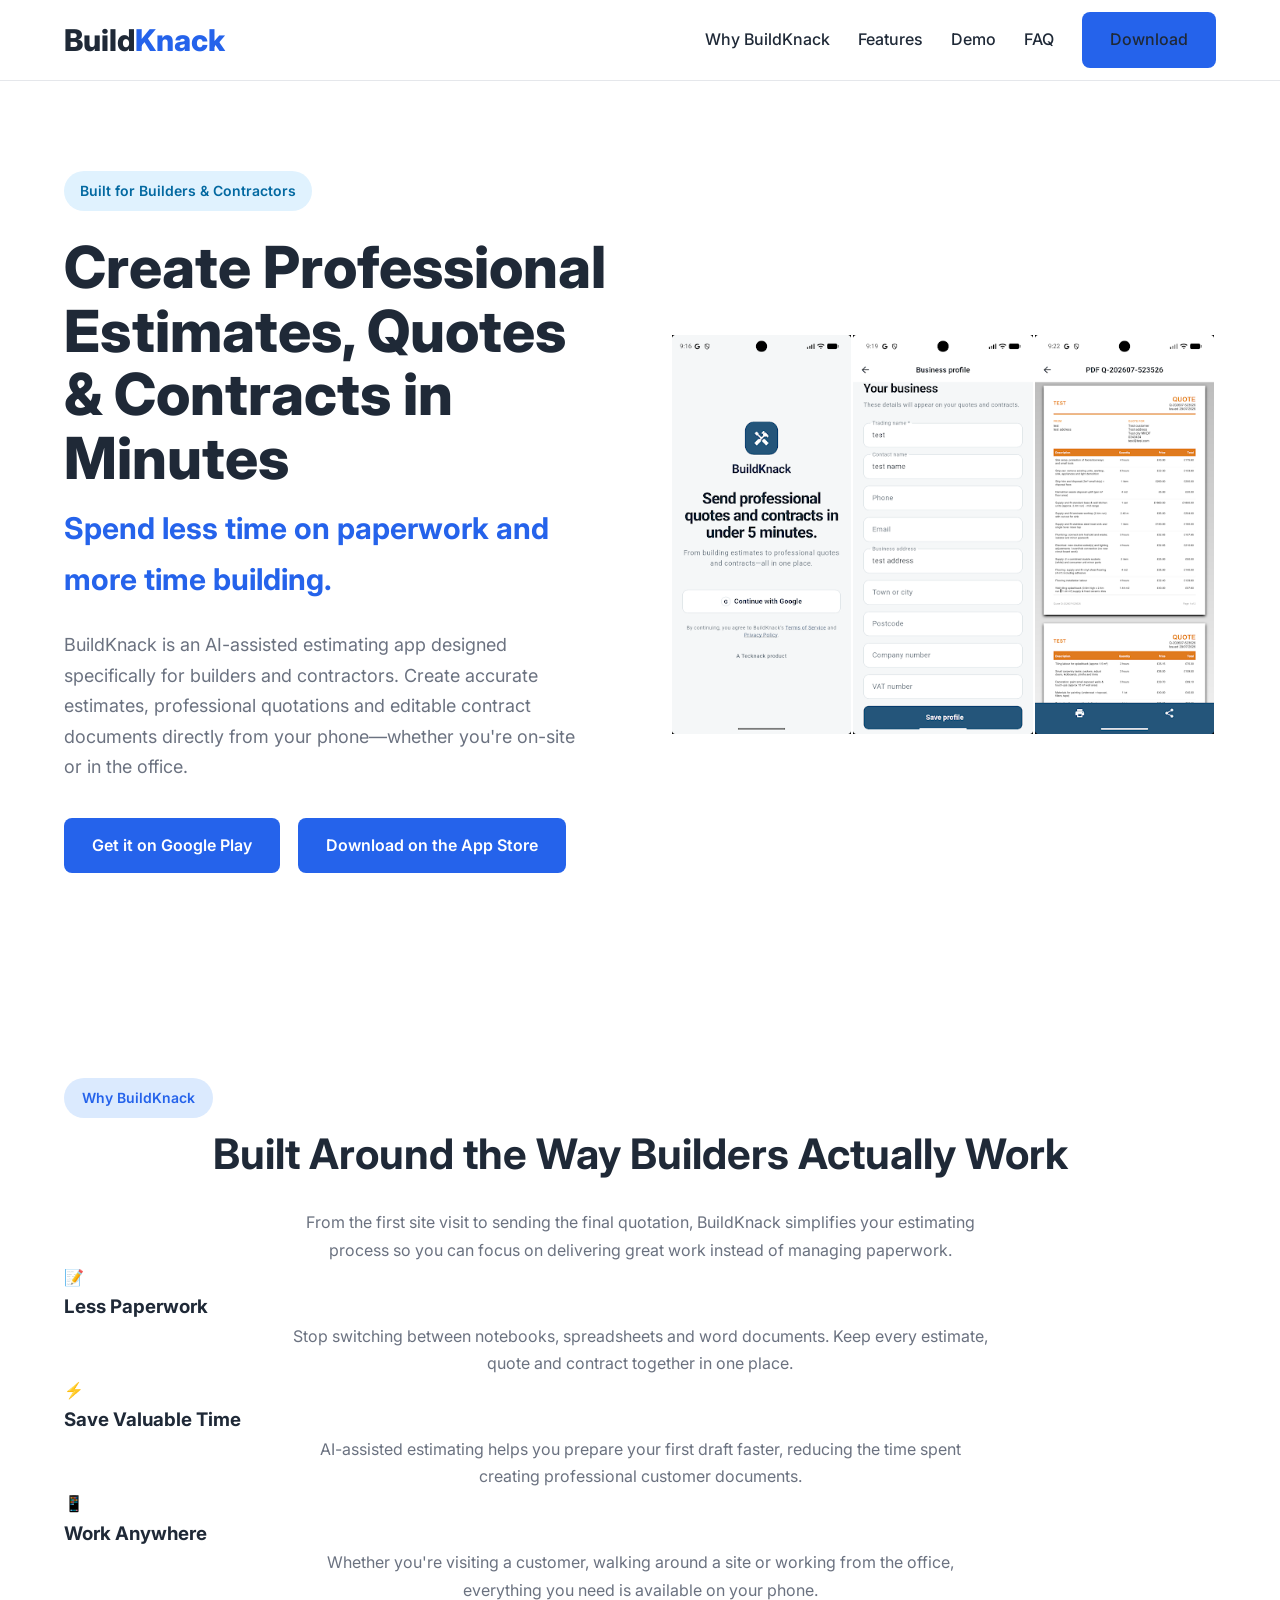
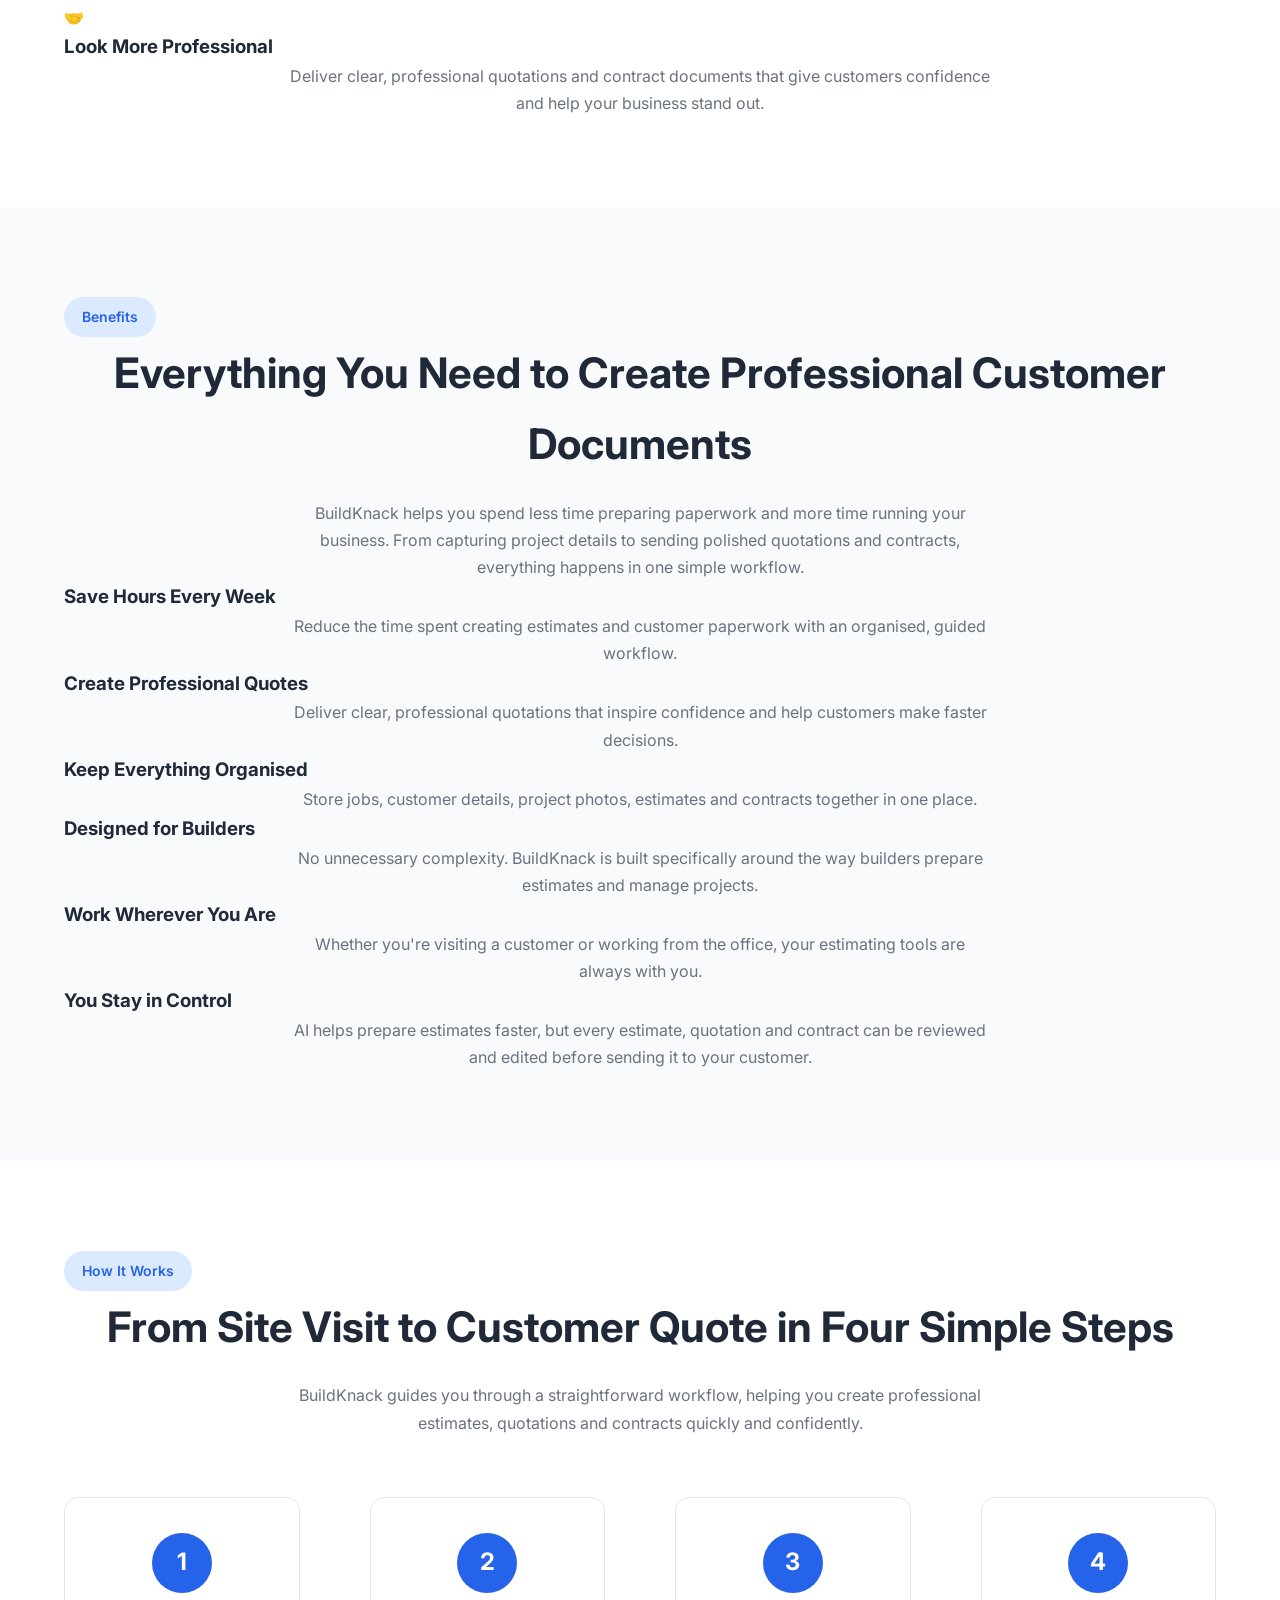
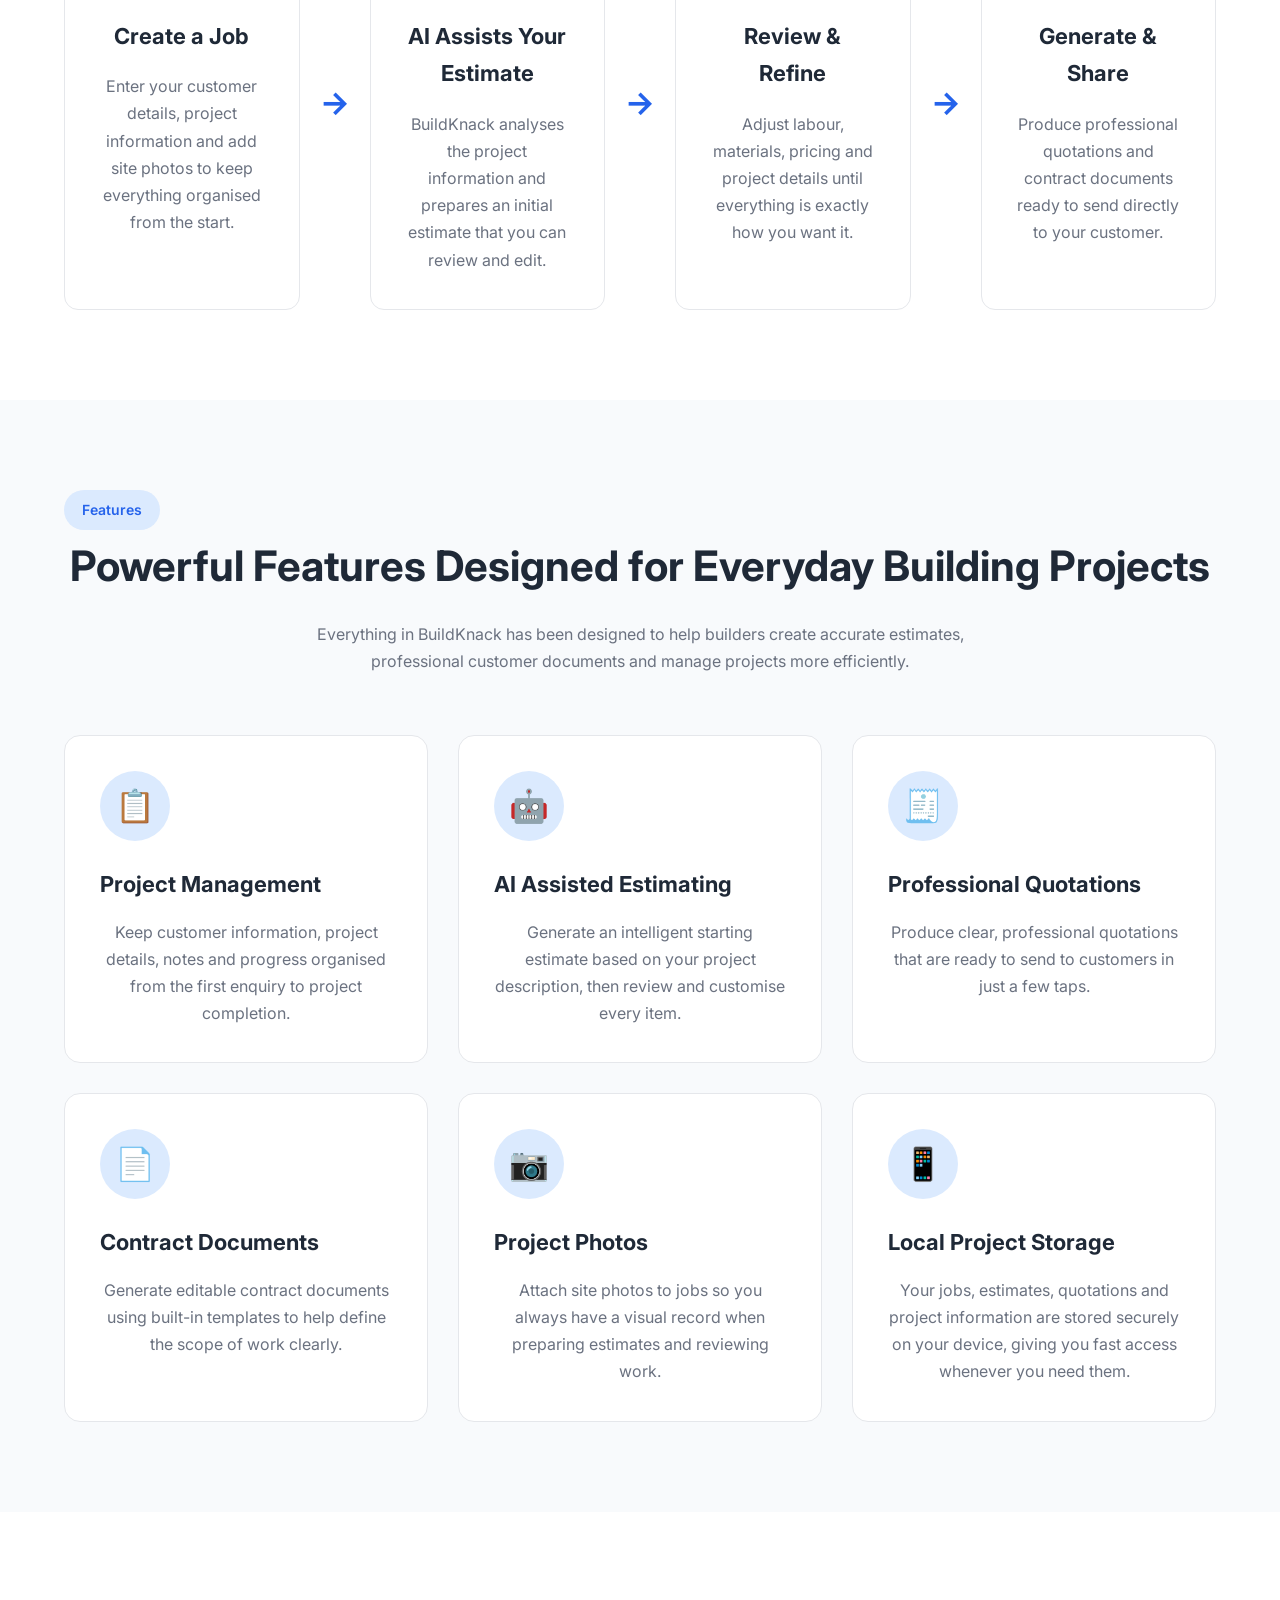
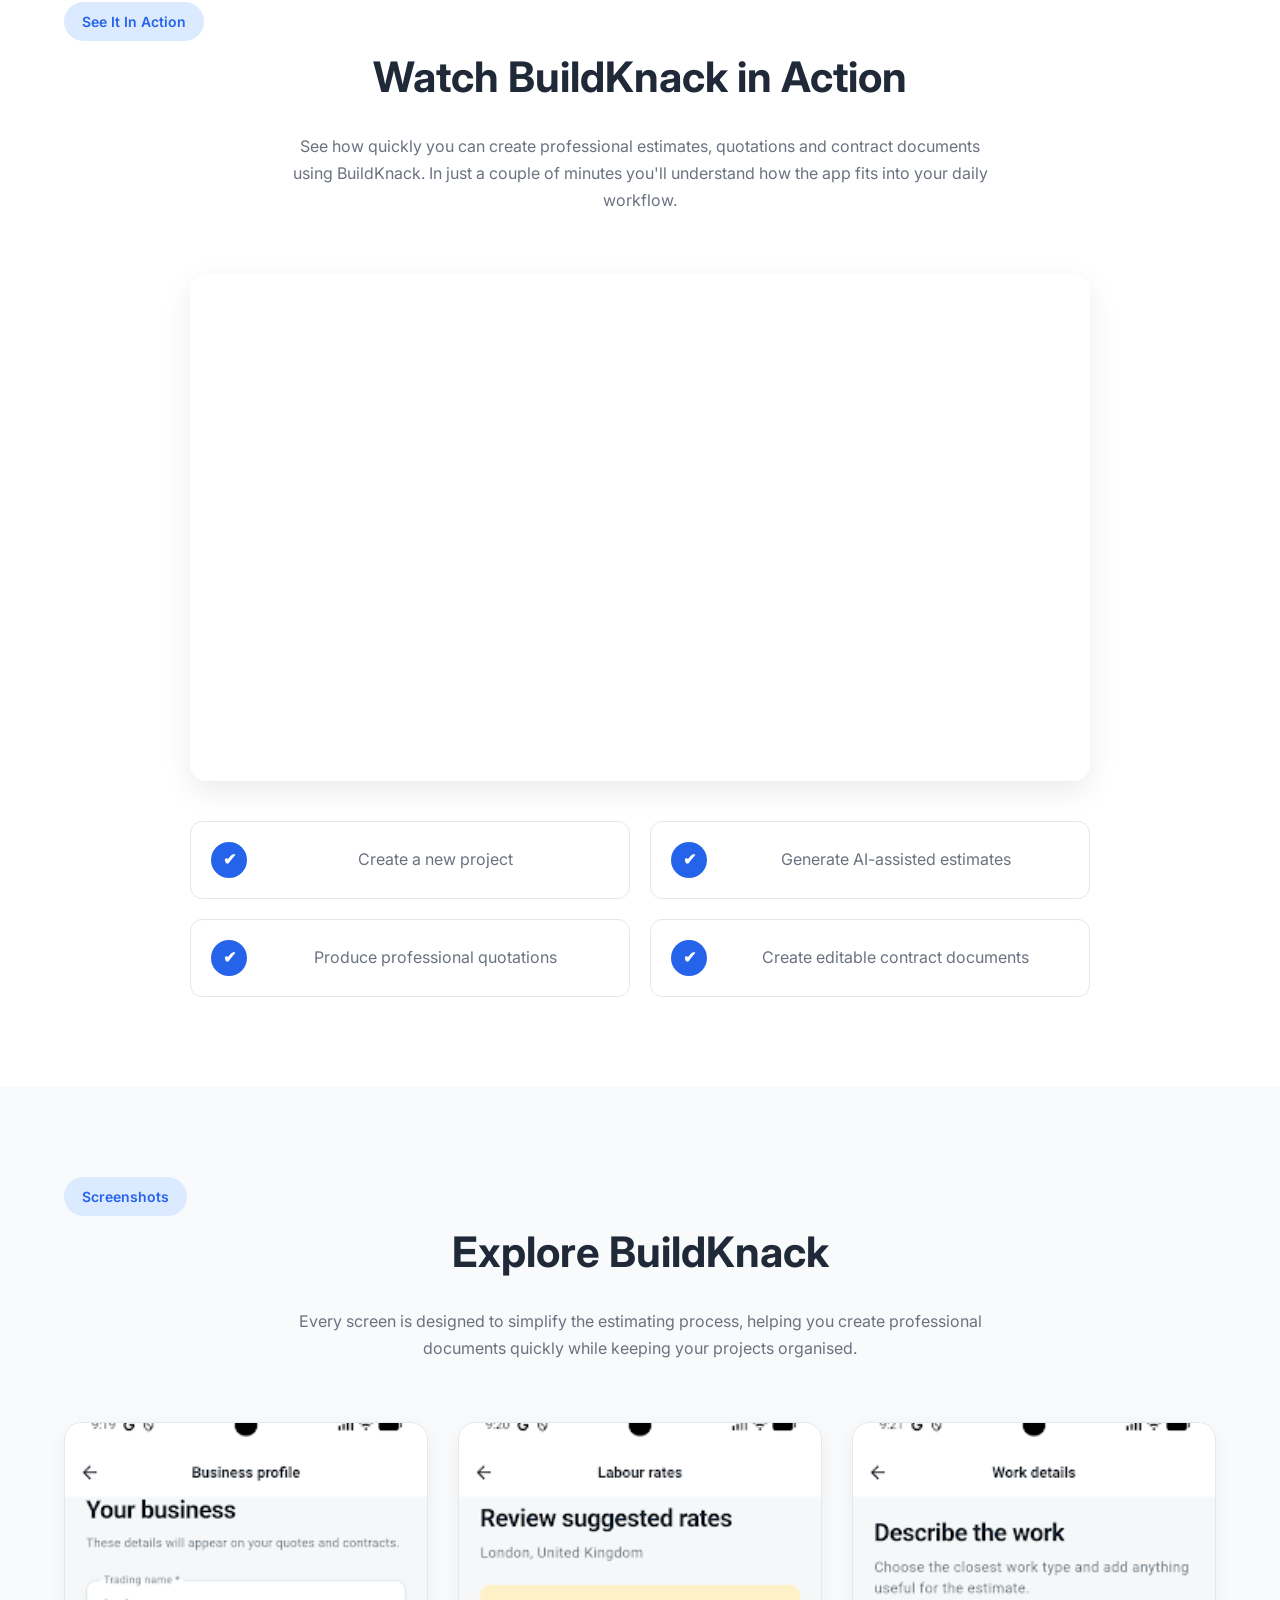
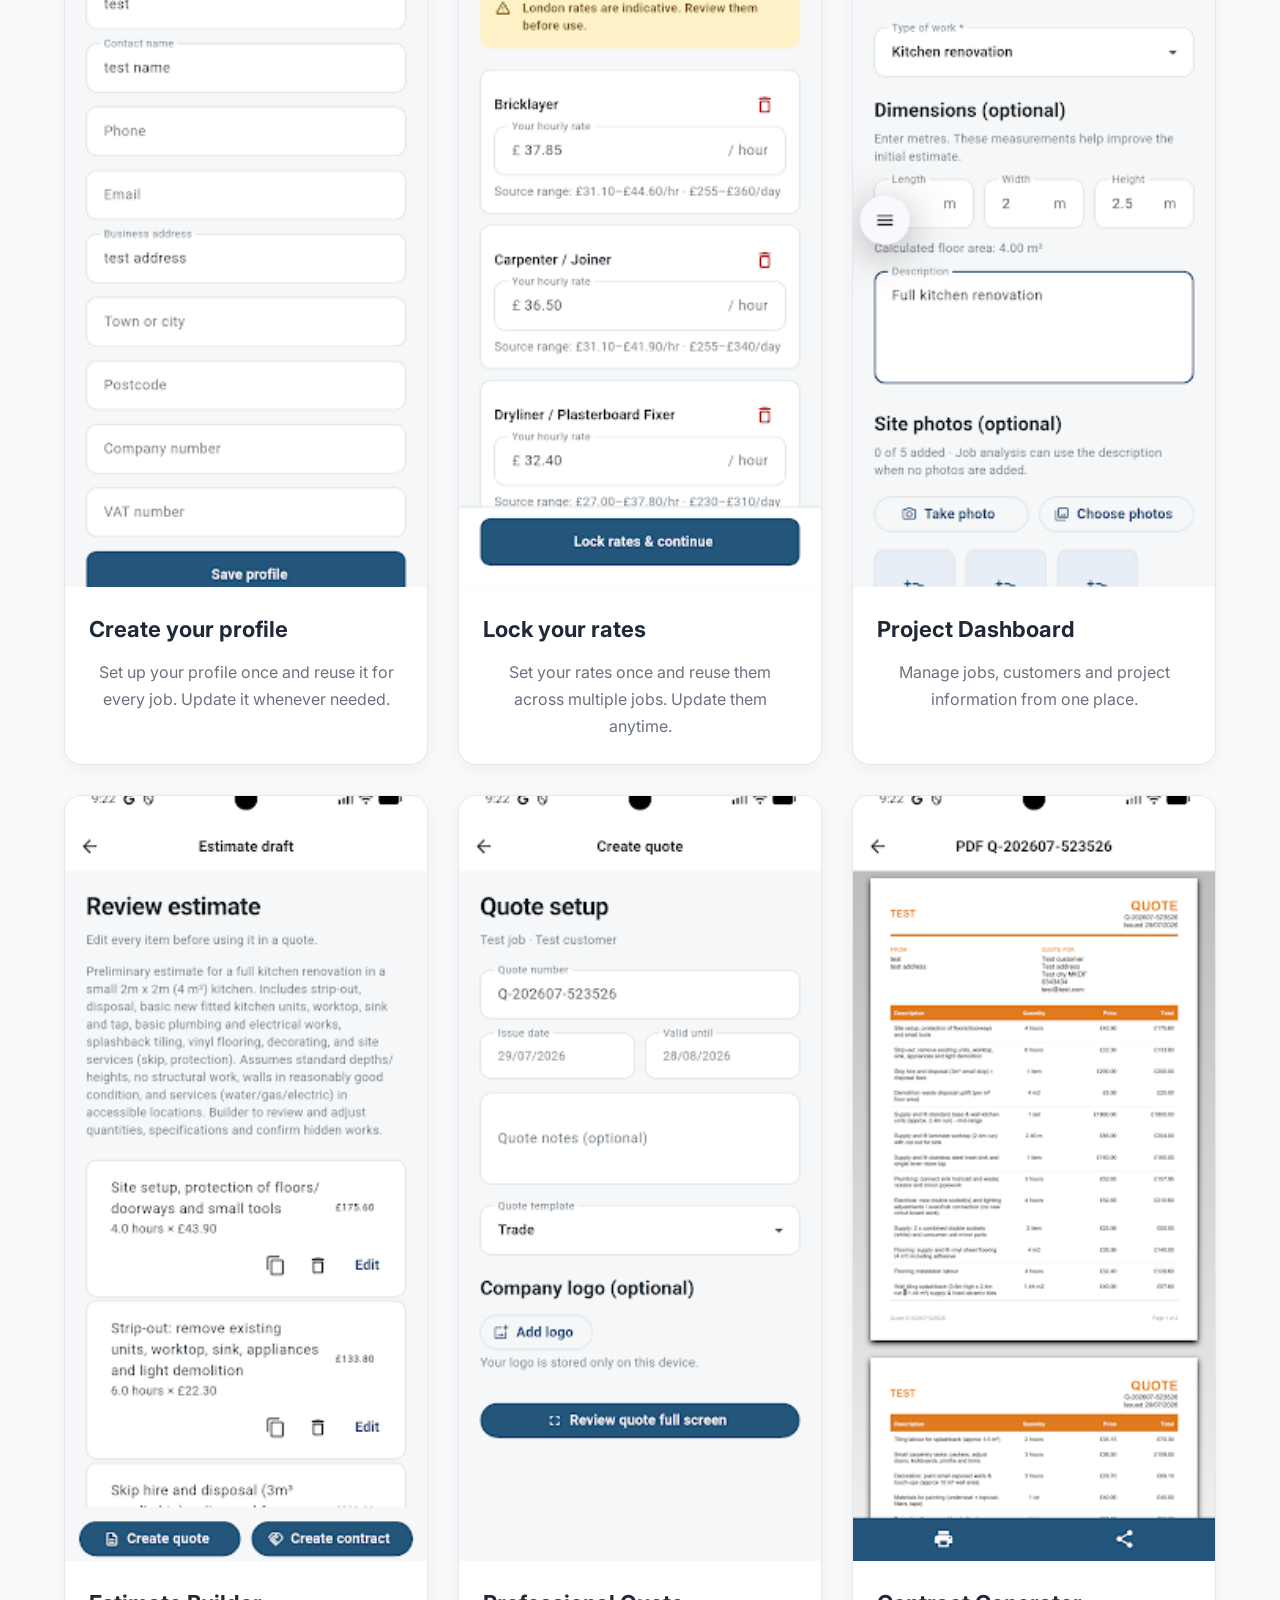
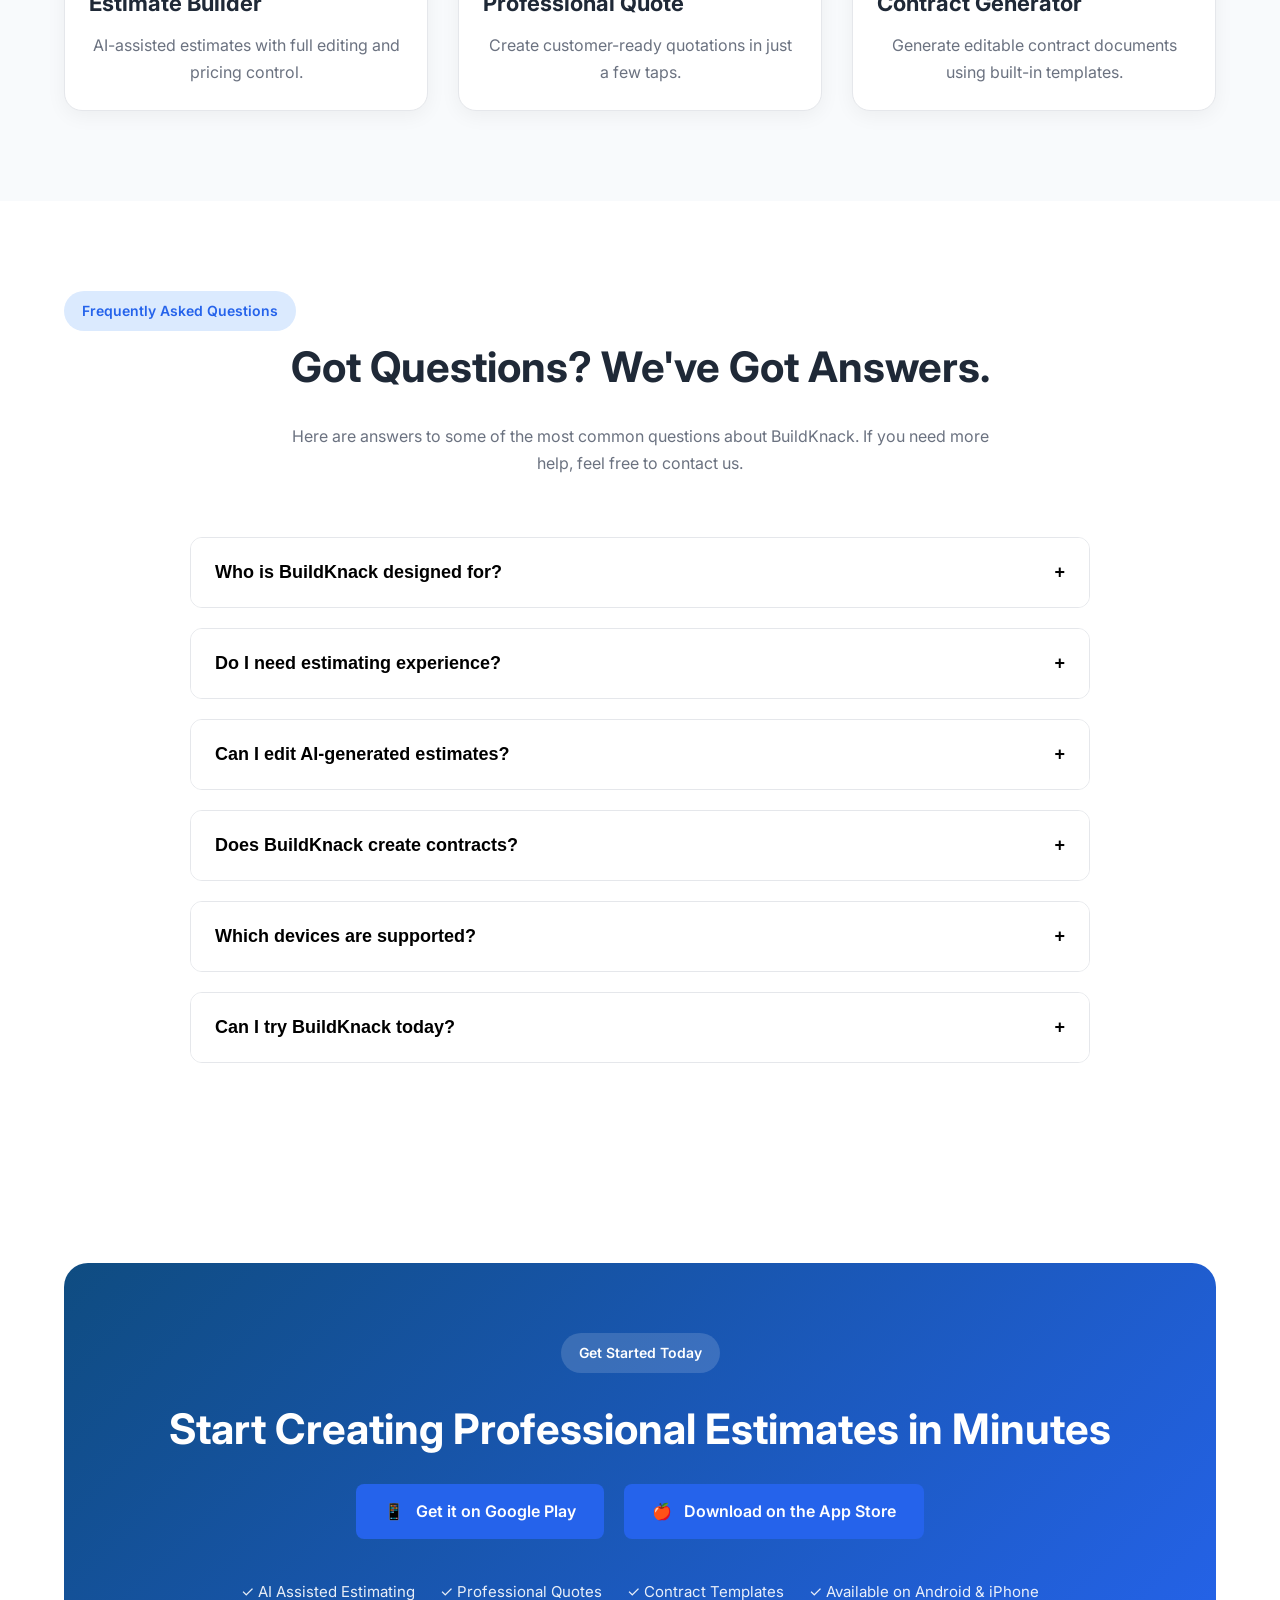
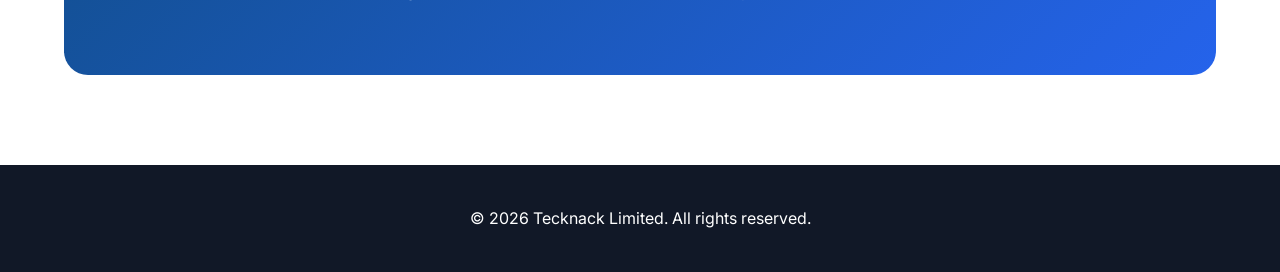
==== buildknack/index.html @ c5514bd5 "build marketing page" ====
<!DOCTYPE html>
<html lang="en">

<head>

    <meta charset="UTF-8">
    <meta name="viewport" content="width=device-width, initial-scale=1.0">

    <title>BuildKnack | AI Assisted Estimating App for Builders</title>

    <meta name="description"
        content="Create professional estimates, quotations and contracts directly from your phone with BuildKnack. Built specifically for builders and contractors.">

    <meta name="keywords"
        content="builder estimating app, contractor estimating software, builder quotes, construction estimating">

    <meta name="author" content="Tecknack Limited">

    <link rel="preconnect" href="https://fonts.googleapis.com">

    <link rel="preconnect" href="https://fonts.gstatic.com" crossorigin>

    <link href="https://fonts.googleapis.com/css2?family=Inter:wght@300;400;500;600;700;800&display=swap"
        rel="stylesheet">

    <style>
        /* ===================================
   BuildKnack Landing Page
   =================================== */

:root{

    --primary:#2563EB;
    --primary-dark:#1D4ED8;

    --secondary:#F59E0B;

    --text:#1F2937;

    --text-light:#6B7280;

    --background:#FFFFFF;

    --section:#F8FAFC;

    --border:#E5E7EB;

    --radius:12px;

    --shadow:0 10px 30px rgba(0,0,0,.08);

    --transition:.3s;

    --container:1200px;

}

/* =================================== */

*{

    margin:0;
    padding:0;
    box-sizing:border-box;

}

html{

    scroll-behavior:smooth;

}

body{

    font-family:'Inter',sans-serif;

    color:var(--text);

    background:white;

    line-height:1.7;

}

img{

    max-width:100%;

    display:block;

}

a{

    text-decoration:none;

}

ul{

    list-style:none;

}

.container{

    width:90%;

    max-width:var(--container);

    margin:auto;

}
        
        /* ===================================
FINAL CTA
=================================== */

.cta-box{

    background:linear-gradient(135deg,#0F4C81,#2563EB);

    color:white;

    border-radius:24px;

    padding:70px 40px;

    text-align:center;

}

.cta-box .section-tag{

    background:rgba(255,255,255,.15);

    color:white;

}

.cta-box h2{

    color:white;

    font-size:44px;

    margin:20px 0;

}

.cta-box p{

    color:rgba(255,255,255,.9);

    max-width:700px;

    margin:0 auto 40px;

    font-size:18px;

}

.store-buttons{

    display:flex;

    justify-content:center;

    gap:20px;

    flex-wrap:wrap;

    margin-bottom:40px;

}

.store-buttons img{

    height:60px;

    transition:.3s;

}

.store-buttons img:hover{

    transform:translateY(-4px);

}

.cta-features{

    display:flex;

    justify-content:center;

    flex-wrap:wrap;

    gap:25px;

    font-size:15px;

    color:rgba(255,255,255,.9);

}

@media(max-width:768px){

.cta-box{

padding:50px 25px;

}

.cta-box h2{

font-size:34px;

}

}
        
        /* ===================================
FAQ
=================================== */

.faq-container{

    max-width:900px;

    margin:60px auto 0;

}

.faq-item{

    background:white;

    border:1px solid var(--border);

    border-radius:12px;

    margin-bottom:20px;

    overflow:hidden;

}

.faq-question{

    width:100%;

    background:white;

    border:none;

    cursor:pointer;

    display:flex;

    justify-content:space-between;

    align-items:center;

    padding:24px;

    font-size:18px;

    font-weight:600;

    text-align:left;

}

.faq-answer{

    max-height:0;

    overflow:hidden;

    transition:max-height .35s ease;

}

.faq-answer p{

    padding:0 24px 24px;

    color:var(--text-light);

    text-align:left;

}

.faq-item.open .faq-answer{

    max-height:300px;

}

.faq-item.open .faq-question span:last-child{

    transform:rotate(45deg);

    transition:.3s;

}
        
        /* ===================================
SCREENSHOTS
=================================== */

.screenshots-grid{

    display:grid;

    grid-template-columns:repeat(3,1fr);

    gap:30px;

    margin-top:60px;

}

.screenshot-card{

    background:white;

    border-radius:18px;

    overflow:hidden;

    border:1px solid var(--border);

    transition:.3s;

    box-shadow:0 5px 20px rgba(0,0,0,.05);

}

.screenshot-card:hover{

    transform:translateY(-8px);

    box-shadow:var(--shadow);

}

.screenshot-card img{

    width:100%;

    display:block;

    background:#F3F4F6;

    aspect-ratio:9/19;

    object-fit:cover;

}

.screenshot-card h3{

    padding:24px 24px 10px;

    font-size:22px;

}

.screenshot-card p{

    padding:0 24px 24px;

    color:var(--text-light);

    text-align:left;

}

@media(max-width:1000px){

.screenshots-grid{

grid-template-columns:repeat(2,1fr);

}

}

@media(max-width:700px){

.screenshots-grid{

grid-template-columns:1fr;

}

}
        
        /* ===================================
VIDEO
=================================== */

.video-wrapper{

    max-width:900px;

    margin:60px auto 40px;

    border-radius:16px;

    overflow:hidden;

    box-shadow:var(--shadow);

}

.video-wrapper iframe{

    width:100%;

    aspect-ratio:16/9;

    border:none;

    display:block;

}

.video-highlights{

    display:grid;

    grid-template-columns:repeat(2,1fr);

    gap:20px;

    max-width:900px;

    margin:0 auto;

}

.highlight{

    display:flex;

    align-items:center;

    gap:15px;

    padding:20px;

    background:white;

    border-radius:12px;

    border:1px solid var(--border);

}

.highlight span{

    width:36px;

    height:36px;

    border-radius:50%;

    background:var(--primary);

    color:white;

    display:flex;

    justify-content:center;

    align-items:center;

    font-weight:bold;

}

.highlight p{

    margin:0;

    text-align:left;

    color:var(--text);

}

@media(max-width:768px){

.video-highlights{

grid-template-columns:1fr;

}

}

/* ===================================
HEADER
=================================== */

.header{

    position:sticky;

    top:0;

    background:white;

    z-index:1000;

    border-bottom:1px solid var(--border);

}

.navbar{

    display:flex;

    justify-content:space-between;

    align-items:center;

    height:80px;

}

.logo{

    font-size:30px;

    font-weight:800;

    color:var(--text);

}

.logo span{

    color:var(--primary);

}

.nav-links{

    display:flex;

    align-items:center;

    gap:28px;

}

.nav-links a{

    color:var(--text);

    transition:var(--transition);

    font-weight:500;

}

.nav-links a:hover{

    color:var(--primary);

}

.menu-toggle{

    display:none;

    border:none;

    background:none;

    font-size:32px;

    cursor:pointer;

}

.section-tag{

    display:inline-block;

    background:#DBEAFE;

    color:var(--primary);

    padding:8px 18px;

    border-radius:50px;

    font-size:14px;

    font-weight:600;

}
        
        /* ===================================
FEATURES
=================================== */

.features-grid{

    display:grid;

    grid-template-columns:repeat(3,1fr);

    gap:30px;

    margin-top:60px;

}

.feature-card{

    background:white;

    padding:35px;

    border-radius:16px;

    border:1px solid var(--border);

    transition:.3s;

}

.feature-card:hover{

    transform:translateY(-8px);

    box-shadow:var(--shadow);

}

.feature-icon{

    width:70px;

    height:70px;

    border-radius:50%;

    background:#DBEAFE;

    display:flex;

    align-items:center;

    justify-content:center;

    font-size:32px;

    margin-bottom:25px;

}

.feature-card h3{

    margin-bottom:15px;

    font-size:22px;

}

.feature-card p{

    text-align:left;

    color:var(--text-light);

}

@media(max-width:1000px){

.features-grid{

grid-template-columns:repeat(2,1fr);

}

}

@media(max-width:700px){

.features-grid{

grid-template-columns:1fr;

}

}
        
/* ===================================
HOW IT WORKS
=================================== */

.steps{

    display:flex;

    align-items:stretch;

    justify-content:center;

    gap:20px;

    margin-top:60px;

    flex-wrap:wrap;

}

.step-card{

    flex:1;

    min-width:230px;

    background:white;

    border:1px solid var(--border);

    border-radius:14px;

    padding:35px;

    text-align:center;

    transition:.3s;

}

.step-card:hover{

    transform:translateY(-6px);

    box-shadow:var(--shadow);

}

.step-number{

    width:60px;

    height:60px;

    margin:0 auto 25px;

    border-radius:50%;

    background:var(--primary);

    color:white;

    display:flex;

    align-items:center;

    justify-content:center;

    font-size:24px;

    font-weight:700;

}

.step-card h3{

    margin-bottom:18px;

    font-size:22px;

}

.step-card p{

    text-align:center;

    color:var(--text-light);

}

.step-arrow{

    display:flex;

    align-items:center;

    justify-content:center;

    font-size:32px;

    color:var(--primary);

    font-weight:bold;

}

@media(max-width:992px){

.step-arrow{

display:none;

}

.step-card{

flex:unset;

width:100%;

}

}

/* ===================================
BUTTONS
=================================== */

.btn{

    display:inline-flex;

    align-items:center;

    justify-content:center;

    padding:14px 28px;

    border-radius:8px;

    font-weight:600;

    transition:var(--transition);

}

.btn-primary{

    background:var(--primary);

    color:white;

}

.btn-primary:hover{

    background:var(--primary-dark);

}

.btn-secondary{

    border:2px solid var(--primary);

    color:var(--primary);

}

.btn-secondary:hover{

    background:var(--primary);

    color:white;

}

/* ===================================
HERO
=================================== */

.hero{

    padding:90px 0;

}

.hero-grid{

    display:grid;

    grid-template-columns:1fr 1fr;

    gap:60px;

    align-items:center;

}

.badge{

    display:inline-block;

    background:#E0F2FE;

    color:#0369A1;

    padding:8px 16px;

    border-radius:50px;

    font-size:14px;

    font-weight:600;

    margin-bottom:25px;

}

.hero h1{

    font-size:58px;

    line-height:1.1;

    font-weight:800;

    margin-bottom:12px;

}

.hero h2{

    font-size:30px;

    color:var(--primary);

    margin-bottom:25px;

}

.hero p{

    color:var(--text-light);

    font-size:18px;

    max-width:520px;

    margin-bottom:35px;

}

.hero-buttons{

    display:flex;

    flex-wrap:wrap;

    gap:18px;

    margin-bottom:25px;

}

.watch-demo{

    color:var(--primary);

    font-weight:600;

}

.phone-placeholder{

    height:650px;

    border-radius:36px;

    border:3px dashed var(--border);

    display:flex;

    justify-content:center;

    align-items:center;

    color:var(--text-light);

    background:var(--section);

    box-shadow:var(--shadow);

}

/* ===================================
SECTIONS
=================================== */

.section{

    padding:90px 0;

}

.section-light{

    background:var(--section);

}

.section h2{

    text-align:center;

    font-size:42px;

    margin-bottom:20px;

}

.section p{

    text-align:center;

    color:var(--text-light);

    max-width:700px;

    margin:auto;

}

/* ===================================
FOOTER
=================================== */

footer{

    background:#111827;

    color:white;

    text-align:center;

    padding:40px 0;

}

/* ===================================
RESPONSIVE
=================================== */

@media(max-width:900px){

.hero-grid{

grid-template-columns:1fr;

text-align:center;

}

.hero p{

margin:auto auto 35px;

}

.hero-buttons{

justify-content:center;

}

.phone-placeholder{

height:500px;

}

.nav-links{

display:none;

position:absolute;

top:80px;

left:0;

width:100%;

background:white;

padding:30px;

flex-direction:column;

box-shadow:var(--shadow);

}

.nav-links.active{

display:flex;

}

.menu-toggle{

display:block;

}

.hero h1{

font-size:44px;

}

.hero h2{

font-size:26px;

}

.section h2{

font-size:34px;

}

}

@media(max-width:600px){

.hero{

padding:60px 0;

}

.hero h1{

font-size:36px;

}

.hero h2{

font-size:22px;

}

.btn{

width:100%;

}

.phone-placeholder{

height:420px;

}
}
    </style>

</head>

<body>
    
    <script>

/* ==========================================
   BuildKnack Landing Page
   ========================================== */

document.addEventListener("DOMContentLoaded", () => {

    /* ============================
       Mobile Navigation
    ============================ */

    const menuToggle = document.getElementById("menuToggle");
    const navLinks = document.getElementById("navLinks");

    if (menuToggle && navLinks) {

        menuToggle.addEventListener("click", () => {

            navLinks.classList.toggle("active");

            menuToggle.classList.toggle("active");

        });

        // Close menu when clicking a navigation link

        navLinks.querySelectorAll("a").forEach(link => {

            link.addEventListener("click", () => {

                navLinks.classList.remove("active");
                menuToggle.classList.remove("active");

            });

        });

    }

    /* ============================
       Header Shadow on Scroll
    ============================ */

    const header = document.querySelector(".header");

    window.addEventListener("scroll", () => {

        if (window.scrollY > 20) {

            header.style.boxShadow = "0 8px 25px rgba(0,0,0,.08)";

        }
        else {

            header.style.boxShadow = "none";

        }

    });

    /* ==========================
   FAQ Accordion
========================== */

document.querySelectorAll(".faq-question").forEach(button => {

    button.addEventListener("click", function () {

        const item = this.parentElement;

        document.querySelectorAll(".faq-item").forEach(faq => {

            if (faq !== item) {

                faq.classList.remove("open");

            }

        });

        item.classList.toggle("open");

    });

});

});

</script>

    <!-- ========================= -->
    <!-- HEADER -->
    <!-- ========================= -->

    <header class="header">

        <div class="container">

            <nav class="navbar">

                <a href="#" class="logo">

                    Build<span>Knack</span>

                </a>

                <button class="menu-toggle" id="menuToggle">

                    ☰

                </button>

                <ul class="nav-links" id="navLinks">

                    <li><a href="#why">Why BuildKnack</a></li>

                    <li><a href="#features">Features</a></li>

                    <li><a href="#video">Demo</a></li>

                    <li><a href="#faq">FAQ</a></li>

                    <li>

                        <a href="#download" class="btn btn-primary">

                            Download

                        </a>

                    </li>

                </ul>

            </nav>

        </div>

    </header>

    <main>

        <!-- ========================= -->
        <!-- HERO -->
        <!-- ========================= -->

        <section class="hero" id="hero">

<div class="container hero-grid">

    <div class="hero-content">

        <div class="badge">
            Built for Builders & Contractors
        </div>

        <h1>
            Create Professional Estimates, Quotes & Contracts in Minutes
        </h1>

        <h2>
            Spend less time on paperwork and more time building.
        </h2>

        <p>

            BuildKnack is an AI-assisted estimating app designed specifically
            for builders and contractors. Create accurate estimates,
            professional quotations and editable contract documents directly
            from your phone—whether you're on-site or in the office.

        </p>

        <div class="hero-buttons">

            <a href="#" class="btn btn-primary">

                Get it on Google Play

            </a>

            <a href="#" class="btn btn-primary">

                Download on the App Store

            </a>

        </div>

        <a href="#video" class="watch-demo">

            

        </a>

    </div>

    <div class="hero-image">

        <table>
            <tr>
                <td>
                <img
            src="assets/login.png"
            alt="BuildKnack App Screenshot">
                </td>
                <td>
                <img
            src="assets/builder_profile.png"
            alt="BuildKnack App Screenshot">
                </td>
                <td>
                <img
            src="assets/contract.png"
            alt="BuildKnack App Screenshot">
                </td>
            </tr>
        </table>

    </div>

</div>

        </section>

        <!-- ========================= -->

        <section id="why" class="section">

            <div class="container">

    <div class="section-heading">

        <span class="section-tag">
            Why BuildKnack
        </span>

        <h2>
            Built Around the Way Builders Actually Work
        </h2>

        <p>
            From the first site visit to sending the final quotation,
            BuildKnack simplifies your estimating process so you can
            focus on delivering great work instead of managing paperwork.
        </p>

    </div>

    <div class="why-grid">

        <div class="why-card">

            <div class="why-icon">📝</div>

            <h3>Less Paperwork</h3>

            <p>
                Stop switching between notebooks, spreadsheets and word
                documents. Keep every estimate, quote and contract together
                in one place.
            </p>

        </div>

        <div class="why-card">

            <div class="why-icon">⚡</div>

            <h3>Save Valuable Time</h3>

            <p>
                AI-assisted estimating helps you prepare your first draft
                faster, reducing the time spent creating professional
                customer documents.
            </p>

        </div>

        <div class="why-card">

            <div class="why-icon">📱</div>

            <h3>Work Anywhere</h3>

            <p>
                Whether you're visiting a customer, walking around a site
                or working from the office, everything you need is available
                on your phone.
            </p>

        </div>

        <div class="why-card">

            <div class="why-icon">🤝</div>

            <h3>Look More Professional</h3>

            <p>
                Deliver clear, professional quotations and contract documents
                that give customers confidence and help your business stand out.
            </p>

        </div>

    </div>

</div>

        </section>

        <!-- ========================= -->

        <section id="benefits" class="section section-light">

           <div class="container">

    <div class="section-heading">

        <span class="section-tag">
            Benefits
        </span>

        <h2>
            Everything You Need to Create Professional Customer Documents
        </h2>

        <p>
            BuildKnack helps you spend less time preparing paperwork and more
            time running your business. From capturing project details to
            sending polished quotations and contracts, everything happens in
            one simple workflow.
        </p>

    </div>

    <div class="benefits-grid">

        <div class="benefit-card">

            <h3>Save Hours Every Week</h3>

            <p>
                Reduce the time spent creating estimates and customer
                paperwork with an organised, guided workflow.
            </p>

        </div>

        <div class="benefit-card">

            <h3>Create Professional Quotes</h3>

            <p>
                Deliver clear, professional quotations that inspire
                confidence and help customers make faster decisions.
            </p>

        </div>

        <div class="benefit-card">

            <h3>Keep Everything Organised</h3>

            <p>
                Store jobs, customer details, project photos,
                estimates and contracts together in one place.
            </p>

        </div>

        <div class="benefit-card">

            <h3>Designed for Builders</h3>

            <p>
                No unnecessary complexity.
                BuildKnack is built specifically around the way builders
                prepare estimates and manage projects.
            </p>

        </div>

        <div class="benefit-card">

            <h3>Work Wherever You Are</h3>

            <p>
                Whether you're visiting a customer or working from the office,
                your estimating tools are always with you.
            </p>

        </div>

        <div class="benefit-card">

            <h3>You Stay in Control</h3>

            <p>
                AI helps prepare estimates faster, but every estimate,
                quotation and contract can be reviewed and edited before
                sending it to your customer.
            </p>

        </div>

    </div>

</div>

        </section>

        <!-- ========================= -->

        <section id="how-it-works" class="section">

            <div class="container">

    <div class="section-heading">

        <span class="section-tag">
            How It Works
        </span>

        <h2>
            From Site Visit to Customer Quote in Four Simple Steps
        </h2>

        <p>
            BuildKnack guides you through a straightforward workflow, helping
            you create professional estimates, quotations and contracts
            quickly and confidently.
        </p>

    </div>

    <div class="steps">

        <div class="step-card">

            <div class="step-number">1</div>

            <h3>Create a Job</h3>

            <p>
                Enter your customer details, project information and add site
                photos to keep everything organised from the start.
            </p>

        </div>

        <div class="step-arrow">→</div>

        <div class="step-card">

            <div class="step-number">2</div>

            <h3>AI Assists Your Estimate</h3>

            <p>
                BuildKnack analyses the project information and prepares an
                initial estimate that you can review and edit.
            </p>

        </div>

        <div class="step-arrow">→</div>

        <div class="step-card">

            <div class="step-number">3</div>

            <h3>Review & Refine</h3>

            <p>
                Adjust labour, materials, pricing and project details until
                everything is exactly how you want it.
            </p>

        </div>

        <div class="step-arrow">→</div>

        <div class="step-card">

            <div class="step-number">4</div>

            <h3>Generate & Share</h3>

            <p>
                Produce professional quotations and contract documents ready
                to send directly to your customer.
            </p>

        </div>

    </div>

</div>

        </section>

        <!-- ========================= -->

        <section id="features" class="section section-light">

            <div class="container">

    <div class="section-heading">

        <span class="section-tag">
            Features
        </span>

        <h2>
            Powerful Features Designed for Everyday Building Projects
        </h2>

        <p>
            Everything in BuildKnack has been designed to help builders
            create accurate estimates, professional customer documents and
            manage projects more efficiently.
        </p>

    </div>

    <div class="features-grid">

        <div class="feature-card">

            <div class="feature-icon">📋</div>

            <h3>Project Management</h3>

            <p>
                Keep customer information, project details, notes and
                progress organised from the first enquiry to project
                completion.
            </p>

        </div>

        <div class="feature-card">

            <div class="feature-icon">🤖</div>

            <h3>AI Assisted Estimating</h3>

            <p>
                Generate an intelligent starting estimate based on your
                project description, then review and customise every item.
            </p>

        </div>

        <div class="feature-card">

            <div class="feature-icon">🧾</div>

            <h3>Professional Quotations</h3>

            <p>
                Produce clear, professional quotations that are ready to
                send to customers in just a few taps.
            </p>

        </div>

        <div class="feature-card">

            <div class="feature-icon">📄</div>

            <h3>Contract Documents</h3>

            <p>
                Generate editable contract documents using built-in
                templates to help define the scope of work clearly.
            </p>

        </div>

        <div class="feature-card">

            <div class="feature-icon">📷</div>

            <h3>Project Photos</h3>

            <p>
                Attach site photos to jobs so you always have a visual
                record when preparing estimates and reviewing work.
            </p>

        </div>

        <div class="feature-card">

    <div class="feature-icon">📱</div>

    <h3>Local Project Storage</h3>

    <p>
        Your jobs, estimates, quotations and project information are stored
        securely on your device, giving you fast access whenever you need them.
    </p>

</div>

    </div>

</div>

        </section>

        <!-- ========================= -->

        <section id="video" class="section">

            <div class="container">

    <div class="section-heading">

        <span class="section-tag">
            See It In Action
        </span>

        <h2>
            Watch BuildKnack in Action
        </h2>

        <p>
            See how quickly you can create professional estimates,
            quotations and contract documents using BuildKnack.
            In just a couple of minutes you'll understand how the app
            fits into your daily workflow.
        </p>

    </div>

    <div class="video-wrapper">

        <iframe
            src="https://www.youtube.com/embed/E7Nk-4e124s"
            title="BuildKnack Demo"
            allowfullscreen>
        </iframe>

    </div>

    <div class="video-highlights">

        <div class="highlight">

            <span>✔</span>

            <p>Create a new project</p>

        </div>

        <div class="highlight">

            <span>✔</span>

            <p>Generate AI-assisted estimates</p>

        </div>

        <div class="highlight">

            <span>✔</span>

            <p>Produce professional quotations</p>

        </div>

        <div class="highlight">

            <span>✔</span>

            <p>Create editable contract documents</p>

        </div>

    </div>

</div>

        </section>

        <!-- ========================= -->

        <section id="screenshots" class="section section-light">

            <div class="container">

    <div class="section-heading">

        <span class="section-tag">
            Screenshots
        </span>

        <h2>
            Explore BuildKnack
        </h2>

        <p>
            Every screen is designed to simplify the estimating process,
            helping you create professional documents quickly while keeping
            your projects organised.
        </p>

    </div>

    <div class="screenshots-grid">
        <div class="screenshot-card">

            <img src="assets/builder_profile.png"
                alt="Photos">

            <h3>Create your profile</h3>

            <p>
                Set up your profile once and reuse it for every job. Update it whenever needed.
            </p>

        </div>

        <div class="screenshot-card">

            <img src="assets/estimate.png"
                alt="History">

            <h3>Lock your rates</h3>

            <p>
                Set your rates once and reuse them across multiple jobs. Update them anytime.
            </p>

        </div>

        <div class="screenshot-card">

            <img src="assets/job.png"
                alt="Dashboard">

            <h3>Project Dashboard</h3>

            <p>
                Manage jobs, customers and project information from one place.
            </p>

        </div>

        <div class="screenshot-card">

            <img src="assets/contract%20review.png"
                alt="Estimate">

            <h3>Estimate Builder</h3>

            <p>
                AI-assisted estimates with full editing and pricing control.
            </p>

        </div>

        <div class="screenshot-card">

            <img src="assets/quote.png"
                alt="Quotation">

            <h3>Professional Quote</h3>

            <p>
                Create customer-ready quotations in just a few taps.
            </p>

        </div>

        <div class="screenshot-card">

            <img src="assets/contract.png"
                alt="Contract">

            <h3>Contract Generator</h3>

            <p>
                Generate editable contract documents using built-in templates.
            </p>

        </div>

    </div>

</div>

        </section>

        <!-- ========================= -->

        <section id="faq" class="section">

            <div class="container">

    <div class="section-heading">

        <span class="section-tag">
            Frequently Asked Questions
        </span>

        <h2>
            Got Questions? We've Got Answers.
        </h2>

        <p>
            Here are answers to some of the most common questions about
            BuildKnack. If you need more help, feel free to contact us.
        </p>

    </div>

    <div class="faq-container">

        <div class="faq-item">

            <button class="faq-question">

                <span>Who is BuildKnack designed for?</span>

                <span>+</span>

            </button>

            <div class="faq-answer">

                <p>
                    BuildKnack is designed for builders, contractors and
                    tradespeople who want to create professional estimates,
                    quotations and contract documents quickly from their
                    mobile device.
                </p>

            </div>

        </div>

        <div class="faq-item">

            <button class="faq-question">

                <span>Do I need estimating experience?</span>

                <span>+</span>

            </button>

            <div class="faq-answer">

                <p>
                    No. BuildKnack guides you through the estimating process
                    and helps you prepare professional customer documents,
                    whether you're experienced or just starting out.
                </p>

            </div>

        </div>

        <div class="faq-item">

            <button class="faq-question">

                <span>Can I edit AI-generated estimates?</span>

                <span>+</span>

            </button>

            <div class="faq-answer">

                <p>
                    Yes. AI provides a starting point, but you remain in
                    complete control. You can review, edit and customise every
                    estimate before creating a quotation or contract.
                </p>

            </div>

        </div>

        <div class="faq-item">

            <button class="faq-question">

                <span>Does BuildKnack create contracts?</span>

                <span>+</span>

            </button>

            <div class="faq-answer">

                <p>
                    Yes. BuildKnack can generate editable contract documents
                    using built-in templates, helping you present clear terms
                    alongside your quotation.
                </p>

            </div>

        </div>

        <div class="faq-item">

            <button class="faq-question">

                <span>Which devices are supported?</span>

                <span>+</span>

            </button>

            <div class="faq-answer">

                <p>
                    BuildKnack is available for both Android and iPhone,
                    allowing you to work wherever your projects take you.
                </p>

            </div>

        </div>

        <div class="faq-item">

            <button class="faq-question">

                <span>Can I try BuildKnack today?</span>

                <span>+</span>

            </button>

            <div class="faq-answer">

                <p>
                    Yes. Download BuildKnack from Google Play or the Apple App
                    Store and start creating professional estimates and
                    quotations in minutes.
                </p>

            </div>

        </div>

    </div>

</div>

        </section>

        <!-- ========================= -->

        <section id="download" class="section cta-section">

            <div class="container">

    <div class="cta-box">

        <span class="section-tag">
            Get Started Today
        </span>

        <h2>
            Start Creating Professional Estimates in Minutes
        </h2>

        <div class="store-buttons">

    <a href="YOUR_GOOGLE_PLAY_LINK" class="btn btn-primary">
        📱 &nbsp  Get it on Google Play
    </a>

    <a href="YOUR_APP_STORE_LINK" class="btn btn-primary">
        🍎 &nbsp Download on the App Store
    </a>

</div>

        <div class="cta-features">

            <span>✓ AI Assisted Estimating</span>

            <span>✓ Professional Quotes</span>

            <span>✓ Contract Templates</span>

            <span>✓ Available on Android & iPhone</span>

        </div>

    </div>

</div>

        </section>

    </main>

    <footer>

        <div class="container">

            <p>

                © 2026 Tecknack Limited. All rights reserved.

            </p>

        </div>

    </footer>

    <script src="script.js"></script>

</body>

</html>
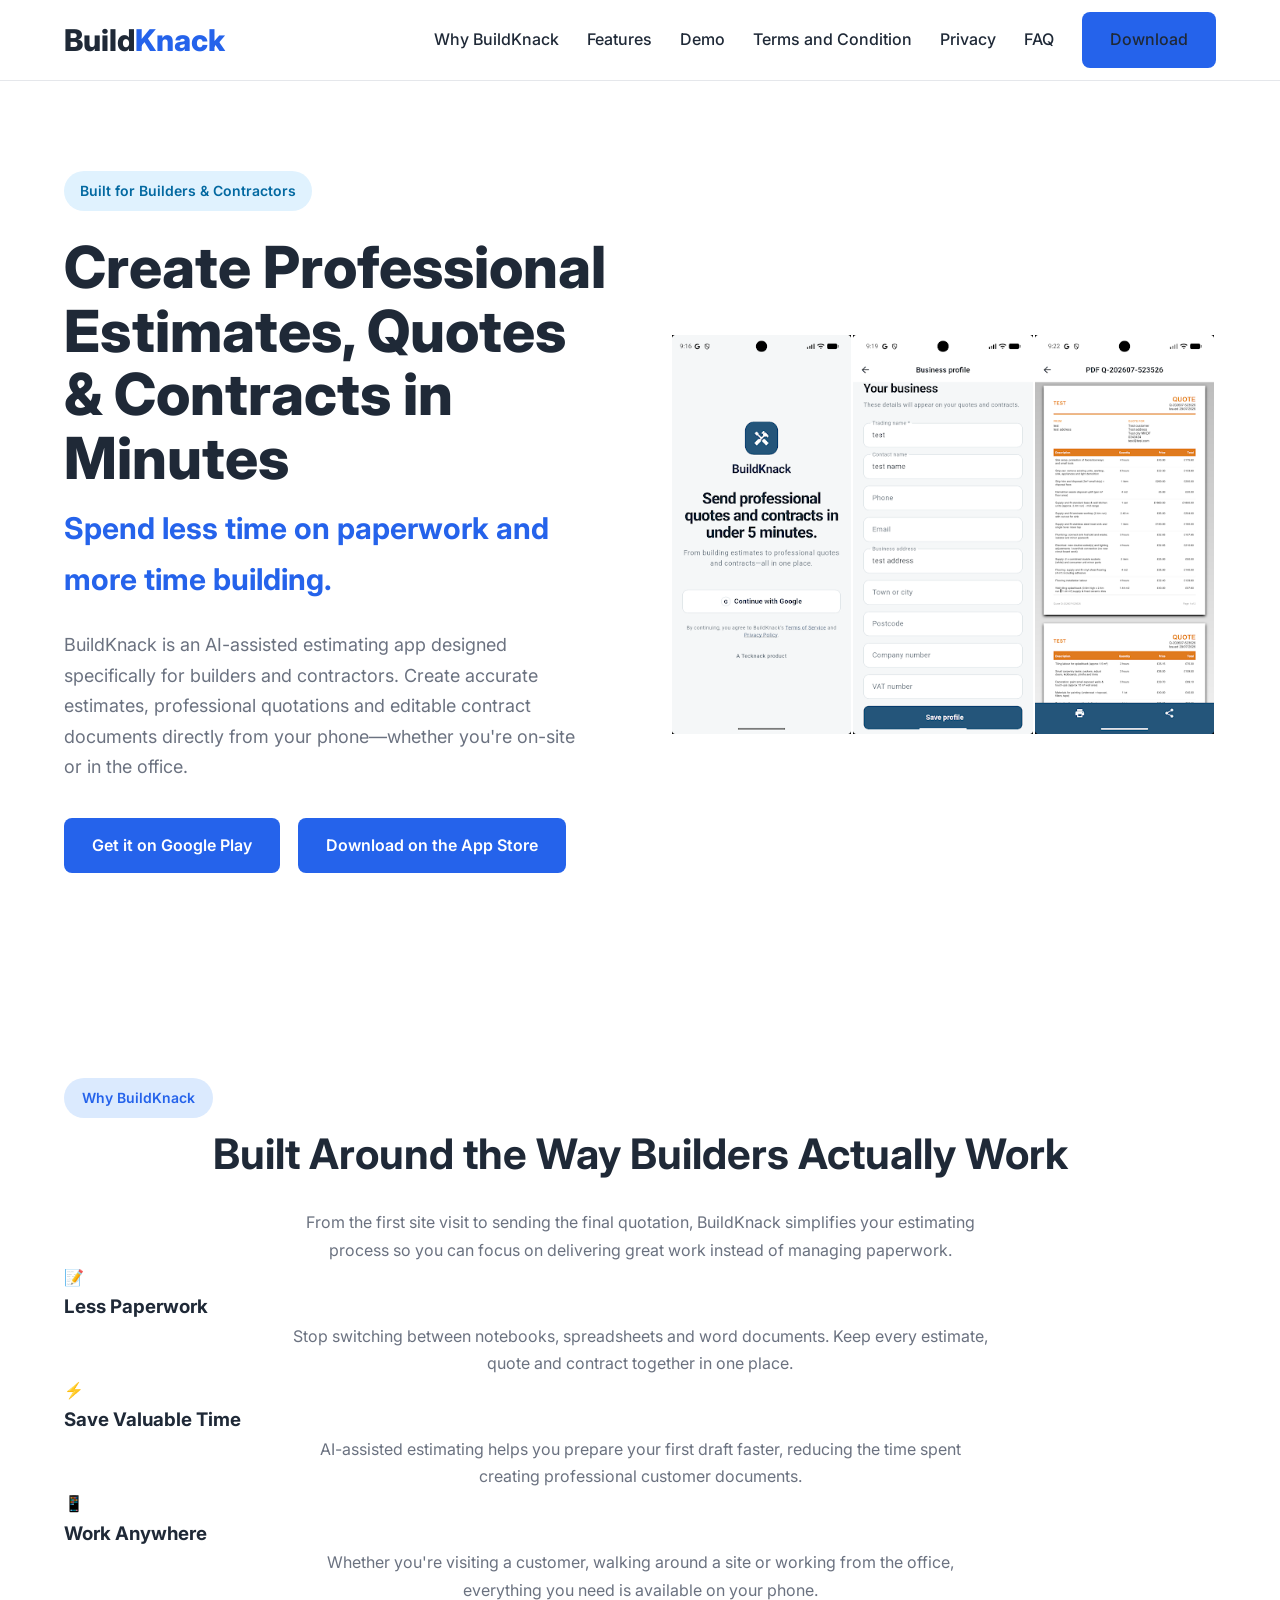
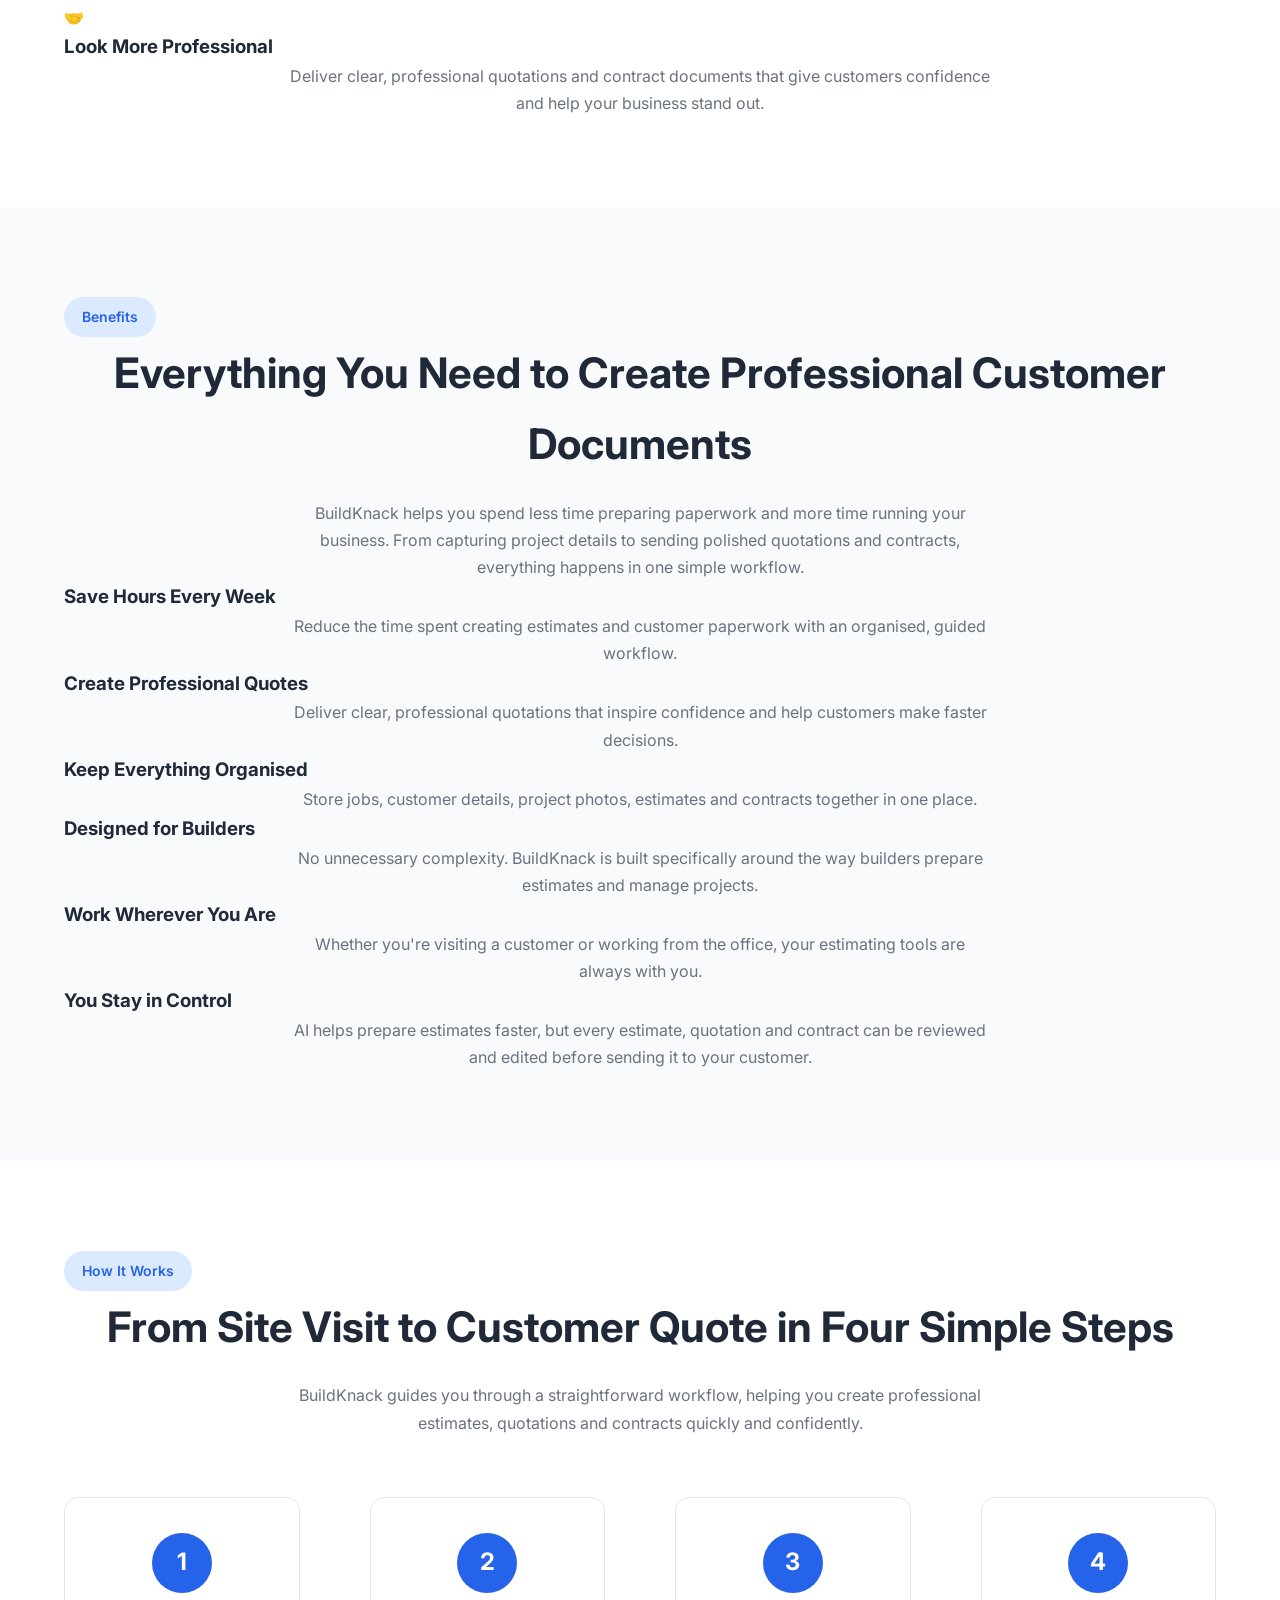
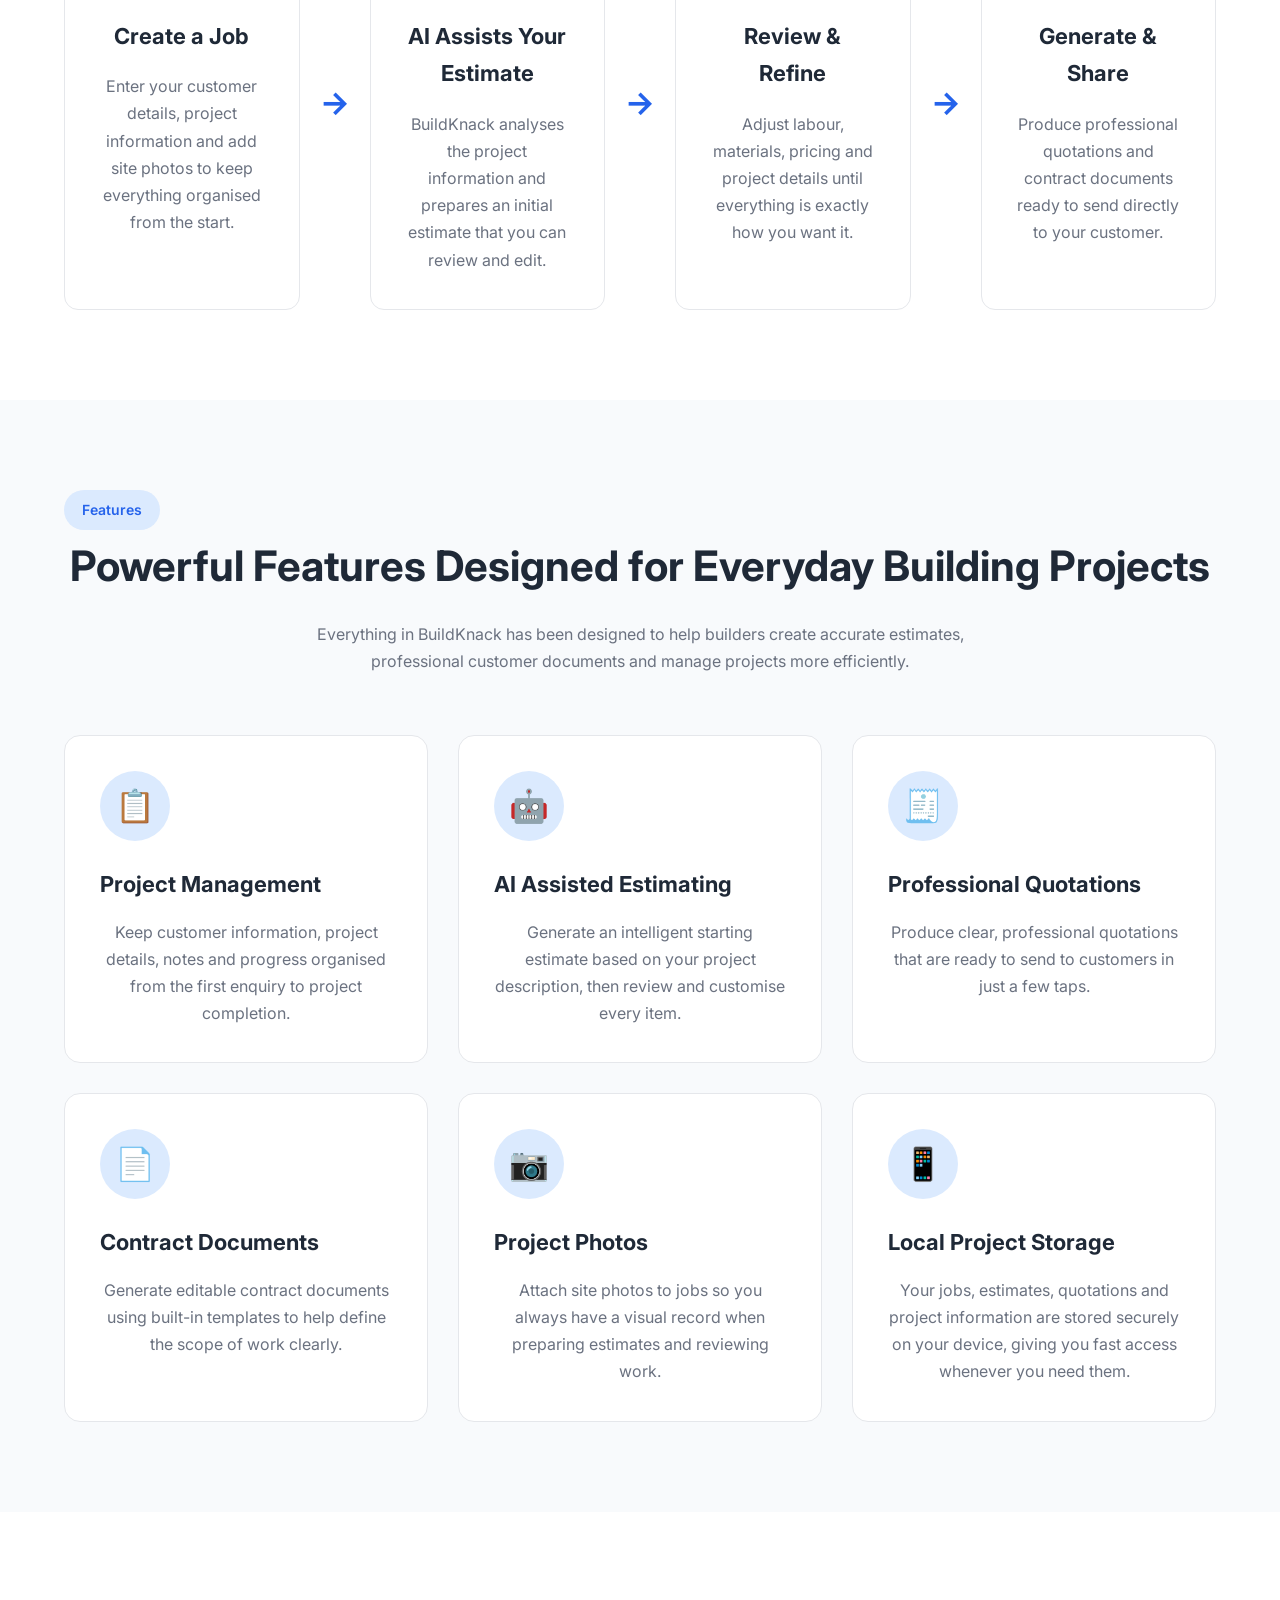
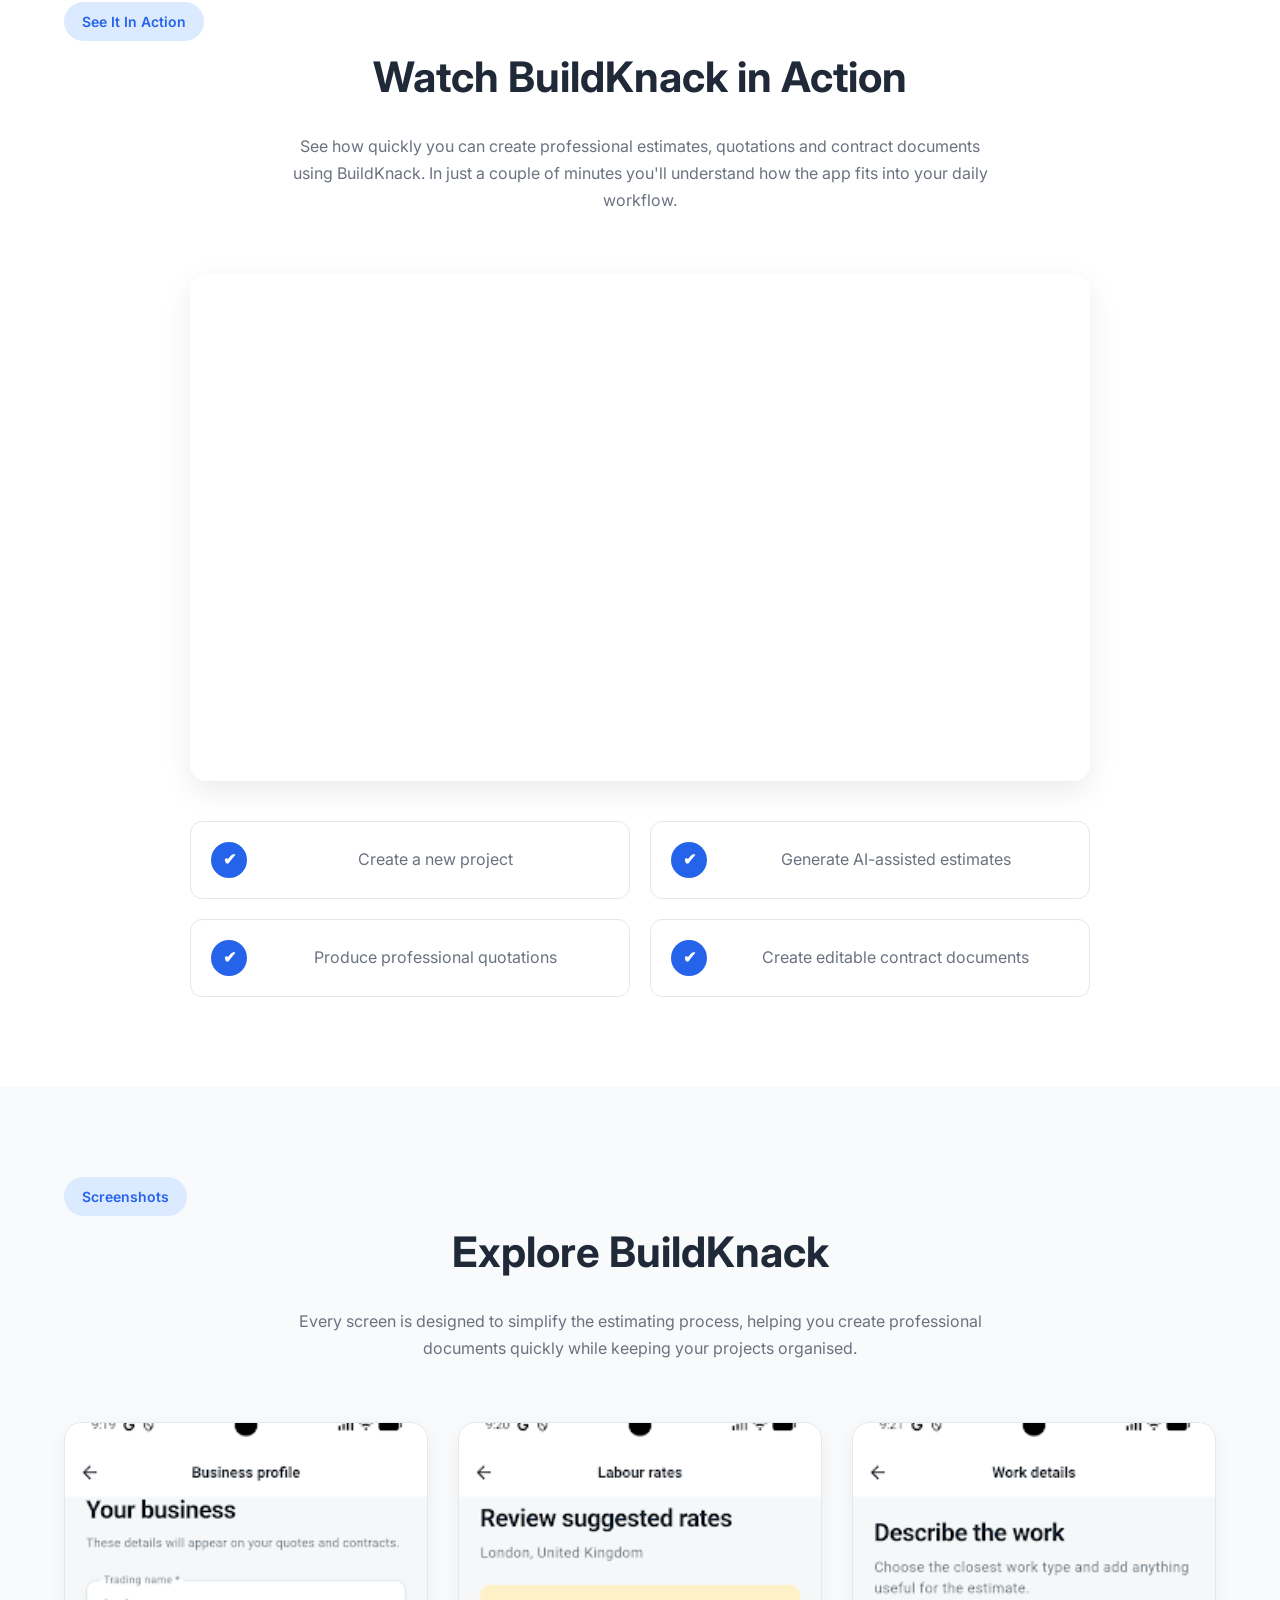
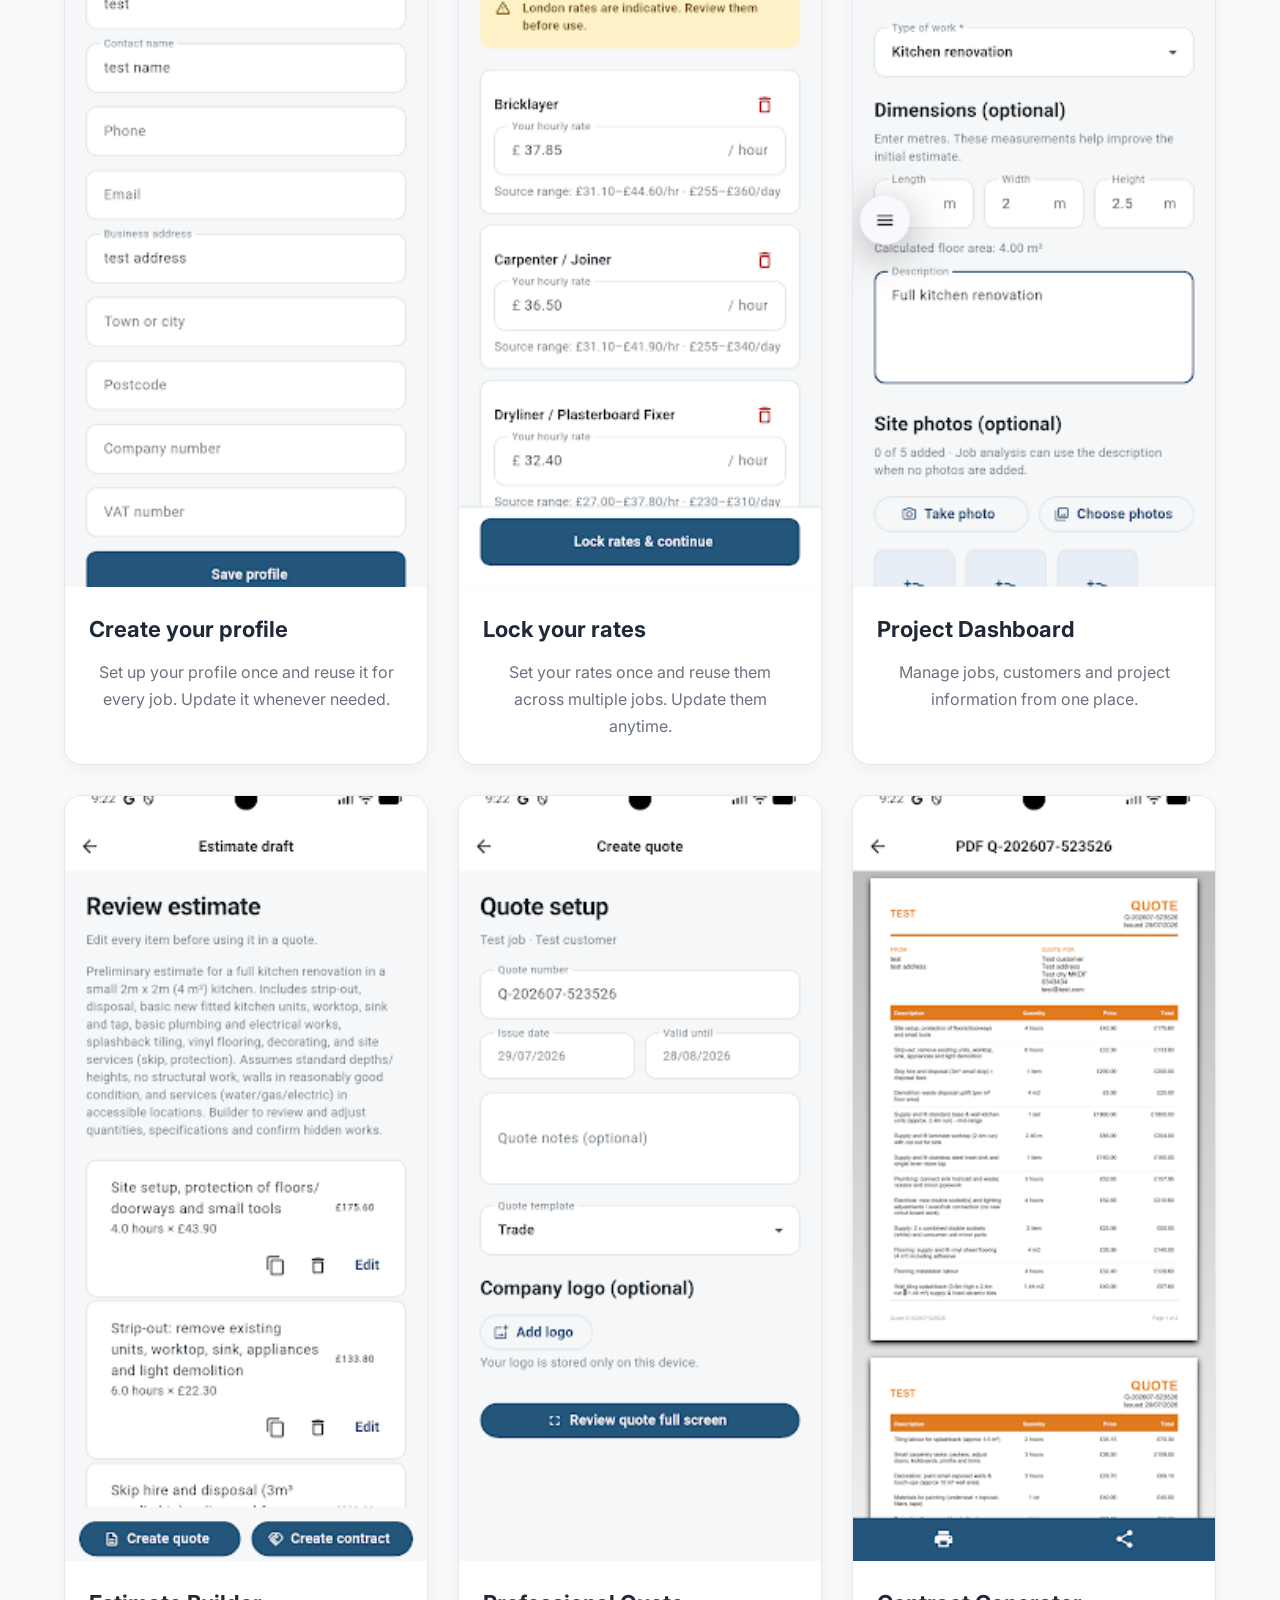
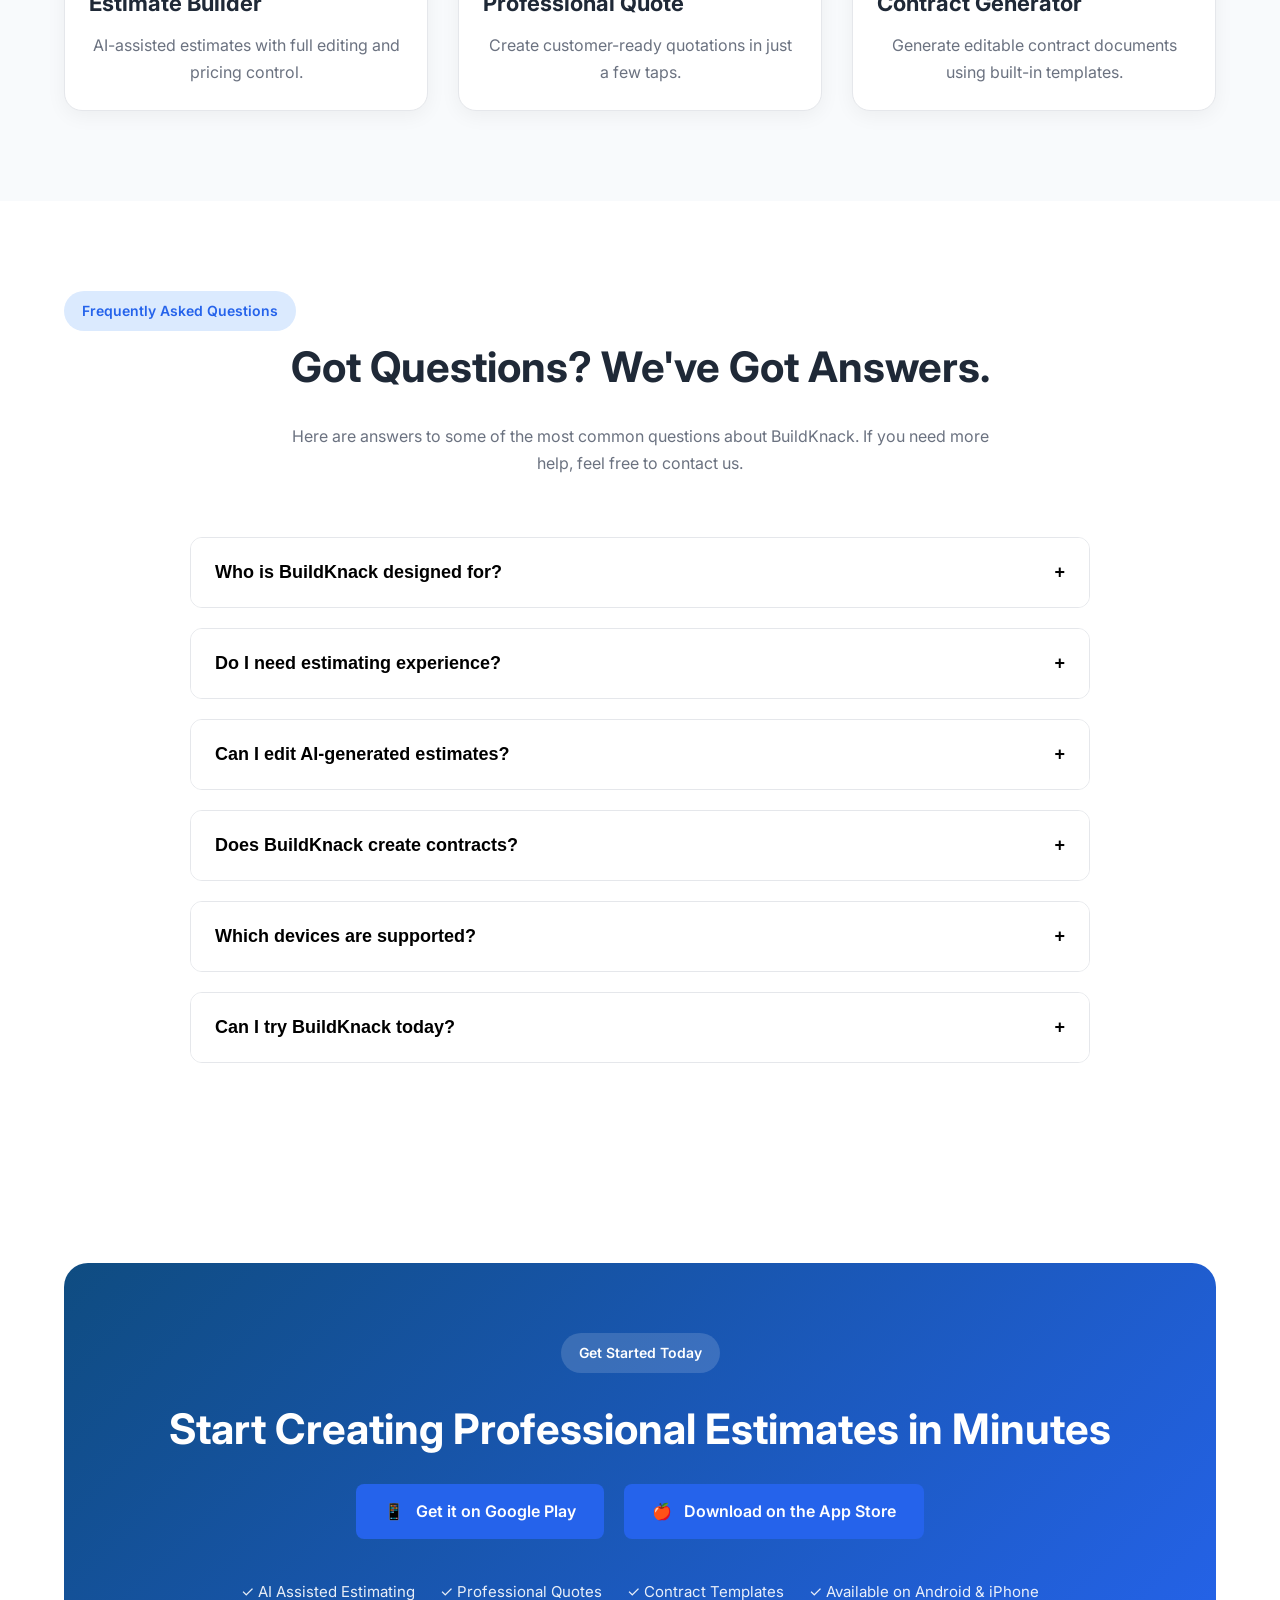
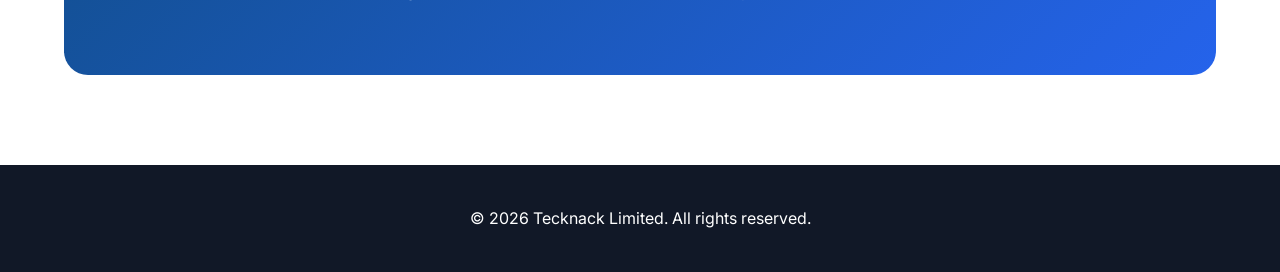
==== commit 7271d911: "added T&C, privacy" ====
--- a/buildknack/index.html
+++ b/buildknack/index.html
@@ -1295,6 +1295,8 @@
                     <li><a href="#features">Features</a></li>
 
                     <li><a href="#video">Demo</a></li>
+                    <li><a href="https://tecknack.co.uk/buildknack/terms">Terms and Condition</a></li>
+                    <li><a href="https://tecknack.co.uk/buildknack/privacy">Privacy</a></li>
 
                     <li><a href="#faq">FAQ</a></li>
 
